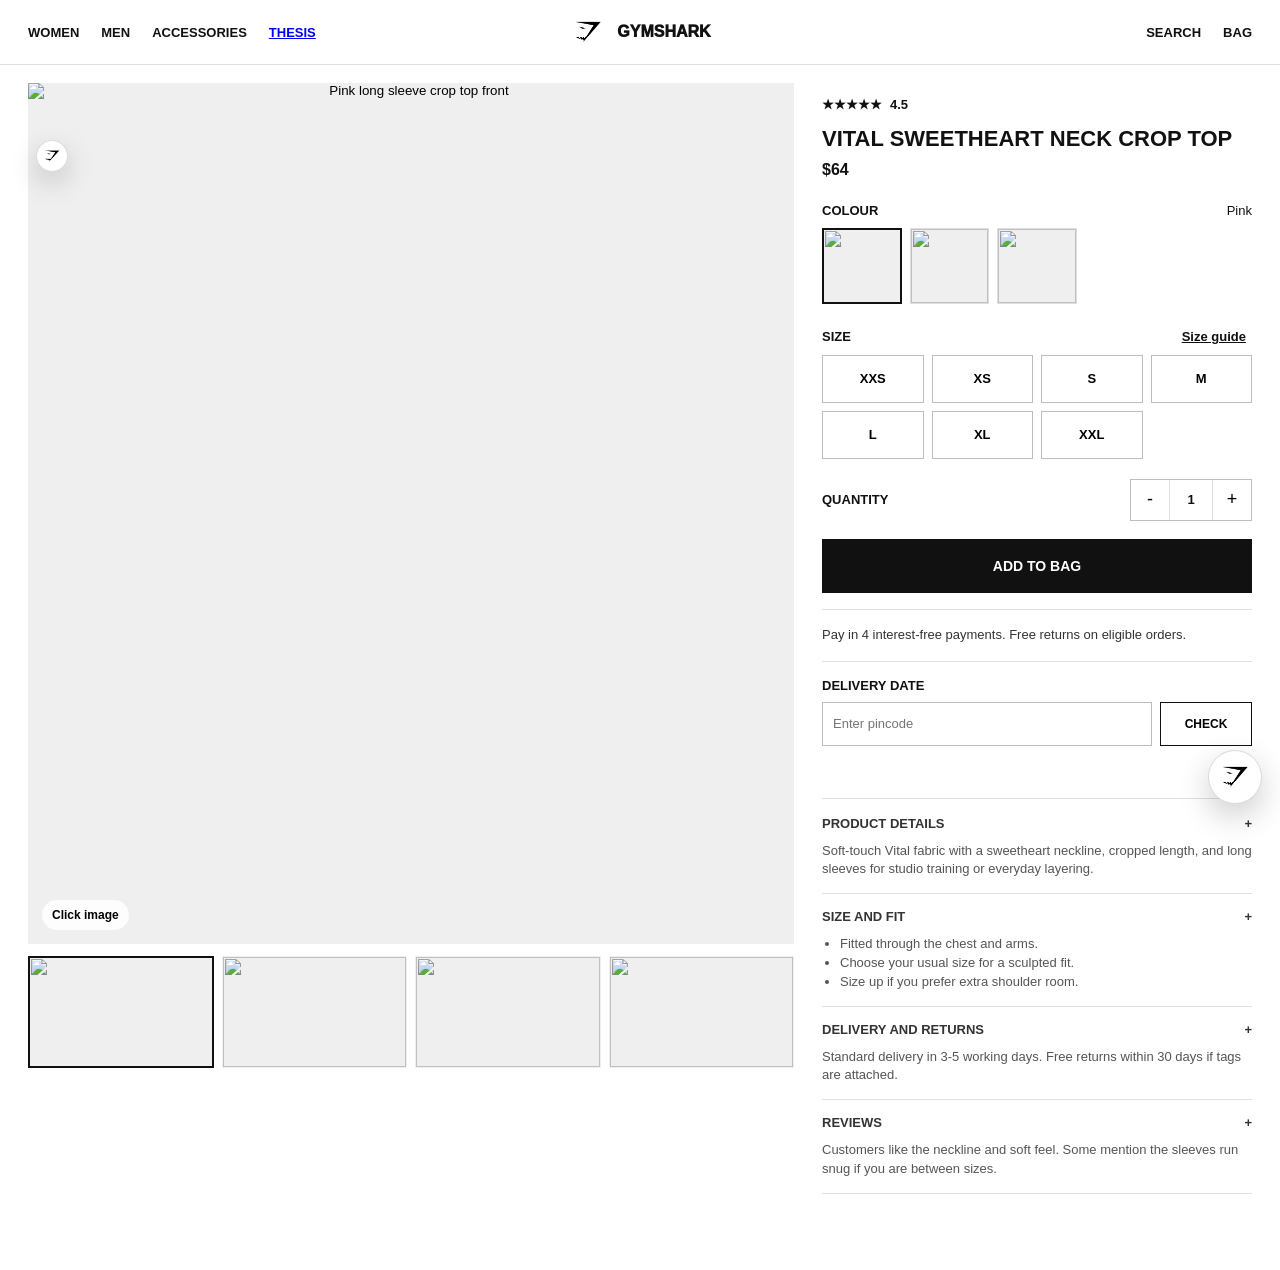
==== demo-apparel-page.html @ b0675397 "Built MVP for cursor-native shopping assistant prototype with Codex" ====
<!doctype html>
<html lang="en">
  <head>
    <meta charset="utf-8" />
    <meta name="viewport" content="width=device-width, initial-scale=1" />
    <title>Gymshark PDP Demo</title>
    <link rel="stylesheet" href="./src/styles.css" />
    <style>
      :root {
        --border: #dfdfdf;
        --muted: #666666;
        --ink: #111111;
      }

      body {
        background: #ffffff;
        color: var(--ink);
        font-family: Inter, Arial, Helvetica, sans-serif;
        margin: 0;
      }

      .site-header {
        align-items: center;
        background: #ffffff;
        border-bottom: 1px solid var(--border);
        display: grid;
        grid-template-columns: 1fr auto 1fr;
        height: 64px;
        padding: 0 28px;
        position: sticky;
        top: 0;
        z-index: 10;
      }

      .site-header nav {
        display: flex;
        gap: 22px;
        font-size: 13px;
        font-weight: 850;
        text-transform: uppercase;
      }

      .site-logo {
        align-items: center;
        display: flex;
        gap: 10px;
        font-weight: 950;
        letter-spacing: 0;
      }

      .site-logo img {
        height: 26px;
        object-fit: contain;
        width: 38px;
      }

      .header-actions {
        justify-content: flex-end;
      }

      .pdp {
        display: grid;
        grid-template-columns: minmax(0, 1fr) minmax(360px, 430px);
        gap: 28px;
        margin: 0 auto;
        max-width: 1440px;
        padding: 18px 28px 60px;
      }

      .gallery {
        display: grid;
        gap: 12px;
      }

      .product-shot {
        background: #efefef;
        border: 0;
        cursor: pointer;
        display: block;
        margin: 0;
        min-height: 720px;
        overflow: hidden;
        padding: 0;
        position: relative;
        width: 100%;
      }

      .product-shot img {
        display: block;
        height: 100%;
        object-fit: cover;
        transition: scale 180ms ease;
        width: 100%;
      }

      .product-shot:hover img {
        scale: 1.025;
      }

      .product-shot span {
        background: rgba(255, 255, 255, 0.9);
        border-radius: 999px;
        bottom: 14px;
        font-size: 12px;
        font-weight: 850;
        left: 14px;
        padding: 8px 10px;
        position: absolute;
      }

      .carousel-thumbs {
        display: grid;
        gap: 8px;
        grid-template-columns: repeat(4, minmax(0, 1fr));
      }

      .carousel-thumb {
        background: #efefef;
        border: 1px solid transparent;
        cursor: pointer;
        height: 112px;
        overflow: hidden;
        padding: 0;
      }

      .carousel-thumb.is-active {
        border-color: #111111;
        outline: 2px solid #111111;
        outline-offset: -2px;
      }

      .carousel-thumb img {
        display: block;
        height: 100%;
        object-fit: cover;
        width: 100%;
      }

      .details {
        align-self: start;
        padding-top: 14px;
        position: sticky;
        top: 86px;
      }

      .rating {
        align-items: center;
        display: flex;
        gap: 8px;
        font-size: 13px;
        font-weight: 800;
        margin-bottom: 14px;
      }

      h1 {
        font-size: 22px;
        letter-spacing: 0;
        line-height: 1.18;
        margin: 0 0 9px;
        text-transform: uppercase;
      }

      .product-price {
        font-size: 16px;
        font-weight: 850;
        margin-bottom: 24px;
      }

      .option-head {
        align-items: center;
        display: flex;
        font-size: 13px;
        justify-content: space-between;
        margin-bottom: 10px;
      }

      .option-head strong {
        text-transform: uppercase;
      }

      .size-guide {
        background: transparent;
        border: 0;
        color: #111111;
        cursor: pointer;
        font: inherit;
        font-weight: 850;
        text-decoration: underline;
      }

      .swatches,
      .sizes {
        display: grid;
        gap: 8px;
        margin-bottom: 24px;
      }

      .swatches {
        grid-template-columns: repeat(5, 1fr);
      }

      .swatch {
        border: 1px solid var(--border);
        cursor: pointer;
        height: 76px;
        overflow: hidden;
        padding: 0;
      }

      .swatch.is-selected {
        border-color: #111111;
        outline: 2px solid #111111;
        outline-offset: -2px;
      }

      .swatch img {
        height: 100%;
        object-fit: cover;
        width: 100%;
      }

      .sizes {
        grid-template-columns: repeat(4, 1fr);
      }

      .sizes button {
        background: #ffffff;
        border: 1px solid #bdbdbd;
        cursor: pointer;
        font: inherit;
        font-size: 13px;
        font-weight: 850;
        height: 48px;
      }

      .sizes button:focus,
      .sizes button:hover {
        border-color: #111111;
        outline: 2px solid #111111;
        outline-offset: -2px;
      }

      .add {
        background: #111111;
        border: 0;
        color: #ffffff;
        cursor: pointer;
        font: inherit;
        font-size: 14px;
        font-weight: 900;
        height: 54px;
        margin-bottom: 16px;
        text-transform: uppercase;
        width: 100%;
      }

      .add.is-added {
        background: #1f6f43;
      }

      .quantity-row {
        align-items: center;
        display: flex;
        justify-content: space-between;
        margin: -4px 0 18px;
      }

      .quantity-row strong {
        font-size: 13px;
        text-transform: uppercase;
      }

      .quantity-control {
        align-items: center;
        border: 1px solid #bdbdbd;
        display: grid;
        grid-template-columns: 38px 44px 38px;
        height: 40px;
      }

      .quantity-control button {
        background: #ffffff;
        border: 0;
        cursor: pointer;
        font: inherit;
        font-size: 18px;
        height: 100%;
      }

      .quantity-control span {
        align-items: center;
        border-left: 1px solid #e0e0e0;
        border-right: 1px solid #e0e0e0;
        display: flex;
        font-size: 13px;
        font-weight: 850;
        height: 100%;
        justify-content: center;
      }

      .delivery-check {
        border-top: 1px solid var(--border);
        padding: 16px 0;
      }

      .delivery-check label {
        display: block;
        font-size: 13px;
        font-weight: 850;
        margin-bottom: 9px;
        text-transform: uppercase;
      }

      .delivery-check div {
        display: grid;
        gap: 8px;
        grid-template-columns: 1fr 92px;
      }

      .delivery-check input {
        border: 1px solid #bdbdbd;
        font: inherit;
        font-size: 13px;
        height: 42px;
        padding: 0 10px;
      }

      .delivery-check button {
        background: #ffffff;
        border: 1px solid #111111;
        cursor: pointer;
        font: inherit;
        font-size: 12px;
        font-weight: 900;
        text-transform: uppercase;
      }

      .delivery-result {
        color: #1f6f43;
        font-size: 12px;
        font-weight: 800;
        margin-top: 8px;
        min-height: 16px;
      }

      .klarna,
      .accordion {
        border-top: 1px solid var(--border);
        color: #333333;
        font-size: 13px;
        line-height: 1.45;
        padding: 16px 0;
      }

      .accordion {
        display: grid;
        gap: 14px;
      }

      .accordion div {
        border-bottom: 1px solid var(--border);
        padding-bottom: 14px;
      }

      .accordion h2 {
        align-items: center;
        display: flex;
        font-size: 13px;
        font-weight: 850;
        justify-content: space-between;
        letter-spacing: 0;
        margin: 0 0 8px;
        text-transform: uppercase;
      }

      .accordion p,
      .accordion li {
        color: #555555;
        font-size: 13px;
        line-height: 1.45;
      }

      .accordion p {
        margin: 0;
      }

      .accordion ul {
        margin: 0;
        padding-left: 18px;
      }

      @media (max-width: 980px) {
        .pdp {
          grid-template-columns: 1fr;
        }

        .details {
          position: static;
        }
      }

      @media (max-width: 1180px) {
        .pdp {
          grid-template-columns: minmax(0, 1fr) 360px;
        }

        .product-shot {
          min-height: 560px;
        }
      }

      @media (max-width: 640px) {
        .site-header {
          grid-template-columns: 1fr auto;
          padding: 0 16px;
        }

        .site-header nav {
          display: none;
        }

        .pdp {
          padding: 8px 0 40px;
        }

        .gallery {
          grid-template-columns: 1fr;
        }

        .product-shot {
          min-height: 480px;
        }

        .details {
          padding: 18px;
        }
      }
    </style>
  </head>
  <body>
    <header class="site-header">
      <nav>
        <span>Women</span>
        <span>Men</span>
        <span>Accessories</span>
        <a href="./thesis.html">Thesis</a>
      </nav>
      <div class="site-logo">
        <img src="./assets/gymshark.png" alt="" />
        <span>GYMSHARK</span>
      </div>
      <nav class="header-actions">
        <span>Search</span>
        <span>Bag</span>
      </nav>
    </header>

    <main class="pdp">
      <section class="gallery" data-product-gallery>
        <button class="product-shot" type="button" aria-label="Open product image" data-product-main-trigger>
          <img
            data-main-product-image
            alt="Pink long sleeve crop top front"
            src="https://images.unsplash.com/photo-1518310383802-640c2de311b2?auto=format&fit=crop&w=1200&q=80"
          />
          <span>Click image</span>
        </button>
        <div class="carousel-thumbs" aria-label="Product image carousel">
          <button
            class="carousel-thumb is-active"
            type="button"
            aria-label="Show front product image"
            data-carousel-image="https://images.unsplash.com/photo-1518310383802-640c2de311b2?auto=format&fit=crop&w=1200&q=80"
            data-carousel-alt="Pink long sleeve crop top front"
          >
            <img alt="" src="https://images.unsplash.com/photo-1518310383802-640c2de311b2?auto=format&fit=crop&w=240&q=80" />
          </button>
          <button
            class="carousel-thumb"
            type="button"
            aria-label="Show studio product image"
            data-carousel-image="https://images.unsplash.com/photo-1518611012118-696072aa579a?auto=format&fit=crop&w=1200&q=80"
            data-carousel-alt="Activewear studio pose"
          >
            <img alt="" src="https://images.unsplash.com/photo-1518611012118-696072aa579a?auto=format&fit=crop&w=240&q=80" />
          </button>
          <button
            class="carousel-thumb"
            type="button"
            aria-label="Show lifestyle product image"
            data-carousel-image="https://images.unsplash.com/photo-1605296867304-46d5465a13f1?auto=format&fit=crop&w=1200&q=80"
            data-carousel-alt="Workout lifestyle image"
          >
            <img alt="" src="https://images.unsplash.com/photo-1605296867304-46d5465a13f1?auto=format&fit=crop&w=240&q=80" />
          </button>
          <button
            class="carousel-thumb"
            type="button"
            aria-label="Show yoga product image"
            data-carousel-image="https://images.unsplash.com/photo-1599901860904-17e6ed7083a0?auto=format&fit=crop&w=1200&q=80"
            data-carousel-alt="Yoga activewear product image"
          >
            <img alt="" src="https://images.unsplash.com/photo-1599901860904-17e6ed7083a0?auto=format&fit=crop&w=240&q=80" />
          </button>
        </div>
      </section>

      <aside class="details">
        <div class="rating">★★★★★ <span>4.5</span></div>
        <h1>Vital Sweetheart Neck Crop Top</h1>
        <div class="product-price">$64</div>

        <div class="option-head">
          <strong>Colour</strong>
          <span class="selected-colour">Pink</span>
        </div>
        <div class="swatches">
          <button class="swatch is-selected" type="button" aria-label="Pink colour" data-colour="Pink">
            <img alt="" src="https://images.unsplash.com/photo-1518310383802-640c2de311b2?auto=format&fit=crop&w=220&q=80" />
          </button>
          <button class="swatch" type="button" aria-label="Black colour" data-colour="Black">
            <img alt="" src="https://images.unsplash.com/photo-1518310383802-640c2de311b2?auto=format&fit=crop&w=220&q=80" />
          </button>
          <button class="swatch" type="button" aria-label="Grey colour" data-colour="Grey">
            <img alt="" src="https://images.unsplash.com/photo-1518611012118-696072aa579a?auto=format&fit=crop&w=220&q=80" />
          </button>
        </div>

        <div class="option-head">
          <strong>Size</strong>
          <button class="size-guide" type="button">Size guide</button>
        </div>
        <div class="sizes" aria-label="Size selector">
          <button type="button">XXS</button>
          <button type="button">XS</button>
          <button type="button">S</button>
          <button type="button">M</button>
          <button type="button">L</button>
          <button type="button">XL</button>
          <button type="button">XXL</button>
        </div>

        <div class="quantity-row">
          <strong>Quantity</strong>
          <div class="quantity-control" aria-label="Quantity selector">
            <button type="button" data-quantity-minus aria-label="Decrease quantity">-</button>
            <span data-quantity-value>1</span>
            <button type="button" data-quantity-plus aria-label="Increase quantity">+</button>
          </div>
        </div>

        <button class="add" type="button">Add to bag</button>
        <div class="klarna">Pay in 4 interest-free payments. Free returns on eligible orders.</div>
        <section class="delivery-check">
          <label for="pincode">Delivery date</label>
          <div>
            <input id="pincode" inputmode="numeric" placeholder="Enter pincode" />
            <button type="button" class="delivery-button">Check</button>
          </div>
          <p class="delivery-result"></p>
        </section>
        <section class="accordion">
          <div>
            <h2>Product details <span>+</span></h2>
            <p>Soft-touch Vital fabric with a sweetheart neckline, cropped length, and long sleeves for studio training or everyday layering.</p>
          </div>
          <div>
            <h2>Size and fit <span>+</span></h2>
            <ul>
              <li>Fitted through the chest and arms.</li>
              <li>Choose your usual size for a sculpted fit.</li>
              <li>Size up if you prefer extra shoulder room.</li>
            </ul>
          </div>
          <div>
            <h2>Delivery and returns <span>+</span></h2>
            <p>Standard delivery in 3-5 working days. Free returns within 30 days if tags are attached.</p>
          </div>
          <div>
            <h2>Reviews <span>+</span></h2>
            <p>Customers like the neckline and soft feel. Some mention the sleeves run snug if you are between sizes.</p>
          </div>
        </section>
      </aside>
    </main>

    <script>
      const mainProductImage = document.querySelector("[data-main-product-image]");

      document.querySelectorAll(".carousel-thumb").forEach((button) => {
        button.addEventListener("click", () => {
          document.querySelectorAll(".carousel-thumb").forEach((item) => item.classList.remove("is-active"));
          button.classList.add("is-active");
          mainProductImage.src = button.dataset.carouselImage;
          mainProductImage.alt = button.dataset.carouselAlt;
        });
      });

      const quantityValue = document.querySelector("[data-quantity-value]");
      let quantity = 1;

      function setQuantity(nextQuantity) {
        quantity = Math.max(1, Math.min(5, nextQuantity));
        quantityValue.textContent = quantity;
        document.dispatchEvent(new CustomEvent("quantitychange", { detail: { quantity } }));
      }

      document.querySelector("[data-quantity-minus]").addEventListener("click", () => setQuantity(quantity - 1));
      document.querySelector("[data-quantity-plus]").addEventListener("click", () => setQuantity(quantity + 1));

      document.querySelectorAll(".swatch").forEach((button) => {
        button.addEventListener("click", () => {
          document.querySelectorAll(".swatch").forEach((item) => item.classList.remove("is-selected"));
          button.classList.add("is-selected");
          document.querySelector(".selected-colour").textContent = button.dataset.colour;
        });
      });

      document.querySelector(".delivery-button").addEventListener("click", () => {
        const pin = document.querySelector("#pincode").value.trim();
        document.querySelector(".delivery-result").textContent = pin
          ? `Estimated delivery to ${pin}: 3-5 working days.`
          : "Enter a pincode to see delivery timing.";
      });
    </script>
    <script src="./src/content.js"></script>
  </body>
</html>
---- src/styles.css ----
#hfa-root {
  color-scheme: light;
  font-family: Inter, ui-sans-serif, system-ui, -apple-system, BlinkMacSystemFont, "Segoe UI", sans-serif;
  position: relative;
  z-index: 2147483647;
}

#hfa-root,
#hfa-root * {
  box-sizing: border-box;
}

.hfa-companion {
  align-items: center;
  background: #ffffff;
  border: 1px solid rgba(0, 0, 0, 0.14);
  border-radius: 999px;
  box-shadow: 0 10px 28px rgba(0, 0, 0, 0.18);
  display: flex;
  height: 32px;
  justify-content: center;
  left: 0;
  pointer-events: none;
  position: fixed;
  top: 0;
  transform: translate3d(26px, 130px, 0);
  transition: transform 70ms linear, box-shadow 160ms ease, scale 160ms ease;
  width: 32px;
}

.hfa-companion img {
  display: block;
  height: 18px;
  object-fit: contain;
  width: 22px;
}

.hfa-companion[data-mood="size_selector"],
.hfa-companion[data-mood="size_guide"],
.hfa-companion[data-mood="product_image"] {
  box-shadow: 0 0 0 8px rgba(31, 126, 255, 0.12), 0 12px 30px rgba(0, 0, 0, 0.22);
  scale: 1.08;
}

#hfa-root[data-prompt-open="true"] .hfa-companion {
  display: none;
}

.hfa-typewriter {
  align-items: center;
  background: rgba(255, 255, 255, 0.96);
  border: 1px solid rgba(0, 0, 0, 0.1);
  border-radius: 18px;
  box-shadow: 0 12px 32px rgba(0, 0, 0, 0.16);
  color: #121212;
  cursor: pointer;
  display: flex;
  gap: 9px;
  left: 24px;
  max-width: calc(100vw - 32px);
  min-height: 44px;
  padding: 8px 30px 8px 9px;
  position: fixed;
  top: 120px;
  width: 280px;
}

.hfa-typewriter > img {
  flex: 0 0 auto;
  height: 20px;
  object-fit: contain;
  width: 24px;
}

.hfa-typewriter-copy {
  min-width: 0;
}

.hfa-typewriter p {
  font-size: 12px;
  font-weight: 700;
  letter-spacing: 0;
  line-height: 1.2;
  margin: 0;
  white-space: normal;
}

.hfa-typewriter[data-mode="discount"] {
  border-radius: 18px;
  width: 380px;
}

.hfa-typewriter[data-mode="discount"] p {
  line-height: 1.3;
  white-space: normal;
}

.hfa-typewriter p::after {
  animation: hfa-blink 900ms steps(2, start) infinite;
  color: #2d7dff;
  content: "|";
  margin-left: 2px;
}

.hfa-typewriter small {
  color: #7a7a7a;
  display: block;
  font-size: 10px;
  letter-spacing: 0;
  line-height: 1.2;
  margin-top: 3px;
  white-space: nowrap;
}

.hfa-close,
.hfa-drawer-close {
  align-items: center;
  background: transparent;
  border: 0;
  color: #555555;
  cursor: pointer;
  display: flex;
  font: inherit;
  font-size: 20px;
  font-weight: 400;
  height: 24px;
  justify-content: center;
  line-height: 1;
  padding: 0;
  position: absolute;
  right: 7px;
  top: 7px;
  width: 24px;
}

.hfa-close:hover,
.hfa-drawer-close:hover {
  color: #111111;
}

.hfa-floater {
  align-items: center;
  background: #ffffff;
  border: 1px solid rgba(0, 0, 0, 0.14);
  border-radius: 999px;
  bottom: 96px;
  box-shadow: 0 12px 32px rgba(0, 0, 0, 0.2);
  cursor: pointer;
  display: flex;
  height: 54px;
  justify-content: center;
  padding: 0;
  position: fixed;
  right: 18px;
  transition: right 160ms ease;
  width: 54px;
  z-index: 3;
}

.hfa-floater img {
  height: 32px;
  object-fit: contain;
  width: 38px;
}

.hfa-cart-toast {
  background: #111111;
  border-radius: 999px;
  bottom: 22px;
  box-shadow: 0 14px 34px rgba(0, 0, 0, 0.22);
  color: #ffffff;
  font-size: 12px;
  font-weight: 800;
  left: 50%;
  letter-spacing: 0;
  padding: 11px 14px;
  position: fixed;
  transform: translateX(-50%);
}

.hfa-cart-toast[hidden] {
  display: none;
}

#hfa-root[data-drawer-open="true"] .hfa-floater {
  right: 408px;
}

.hfa-drawer {
  background: #ffffff;
  border-left: 1px solid #dedede;
  bottom: 0;
  box-shadow: -18px 0 48px rgba(0, 0, 0, 0.18);
  color: #111111;
  display: flex;
  flex-direction: column;
  gap: 16px;
  max-width: 100vw;
  overflow-y: auto;
  padding: 22px;
  position: fixed;
  right: 0;
  top: 0;
  width: 390px;
  z-index: 2;
}

.hfa-drawer[hidden],
.hfa-typewriter[hidden] {
  display: none;
}

.hfa-drawer-header {
  border-bottom: 1px solid #e7e7e7;
  min-height: 72px;
  padding: 4px 42px 18px 0;
  position: relative;
}

.hfa-drawer-header span {
  color: #666;
  display: block;
  font-size: 12px;
  font-weight: 750;
  letter-spacing: 0;
  margin-bottom: 6px;
  text-transform: uppercase;
}

.hfa-drawer-header strong {
  display: block;
  font-size: 18px;
  letter-spacing: 0;
  line-height: 1.2;
}

.hfa-drawer-close {
  right: 0;
  top: 0;
}

.hfa-guidance {
  background: #f5f5f5;
  border-radius: 8px;
  color: #222;
  font-size: 13px;
  line-height: 1.45;
  padding: 14px;
}

.hfa-guidance p,
.hfa-guidance ul {
  margin: 0;
}

.hfa-guidance ul {
  padding: 10px 0 0 18px;
}

.hfa-chat {
  border: 1px solid #e1e1e1;
  border-radius: 8px;
  display: flex;
  flex: 1;
  flex-direction: column;
  gap: 8px;
  min-height: 210px;
  overflow-y: auto;
  padding: 12px;
}

.hfa-message {
  border-radius: 8px;
  font-size: 13px;
  line-height: 1.42;
  max-width: 92%;
  padding: 10px 11px;
}

.hfa-ai {
  align-self: flex-start;
  background: #f1f1f1;
}

.hfa-user {
  align-self: flex-end;
  background: #111111;
  color: #ffffff;
}

.hfa-chat-form {
  display: grid;
  gap: 8px;
  grid-template-columns: 1fr 74px;
}

.hfa-chat-form input {
  border: 1px solid #d4d4d4;
  border-radius: 8px;
  font: inherit;
  font-size: 13px;
  height: 42px;
  letter-spacing: 0;
  padding: 0 11px;
}

.hfa-chat-form button {
  background: #111111;
  border: 0;
  border-radius: 8px;
  color: #ffffff;
  cursor: pointer;
  font: inherit;
  font-size: 13px;
  font-weight: 800;
}

.hfa-upload {
  align-items: center;
  border: 1px dashed #b6b6b6;
  border-radius: 8px;
  cursor: pointer;
  display: grid;
  gap: 5px;
  justify-items: center;
  min-height: 120px;
  padding: 18px;
  text-align: center;
}

.hfa-upload input {
  display: none;
}

.hfa-upload span {
  font-size: 15px;
  font-weight: 850;
}

.hfa-upload small {
  color: #666;
  font-size: 12px;
  line-height: 1.35;
}

.hfa-preview {
  align-items: center;
  background: #f5f5f5;
  border-radius: 8px;
  color: #6a6a6a;
  display: flex;
  font-size: 13px;
  justify-content: center;
  min-height: 240px;
  overflow: hidden;
}

.hfa-preview img {
  height: 100%;
  max-height: 360px;
  object-fit: cover;
  width: 100%;
}

@keyframes hfa-blink {
  50% {
    opacity: 0;
  }
}

@media (max-width: 700px) {
  .hfa-drawer {
    left: 0;
    width: auto;
  }

  .hfa-typewriter {
    bottom: 18px;
    left: 18px !important;
    right: 18px;
    top: auto !important;
    width: auto;
  }

  .hfa-typewriter p,
  .hfa-typewriter small {
    white-space: normal;
  }
}
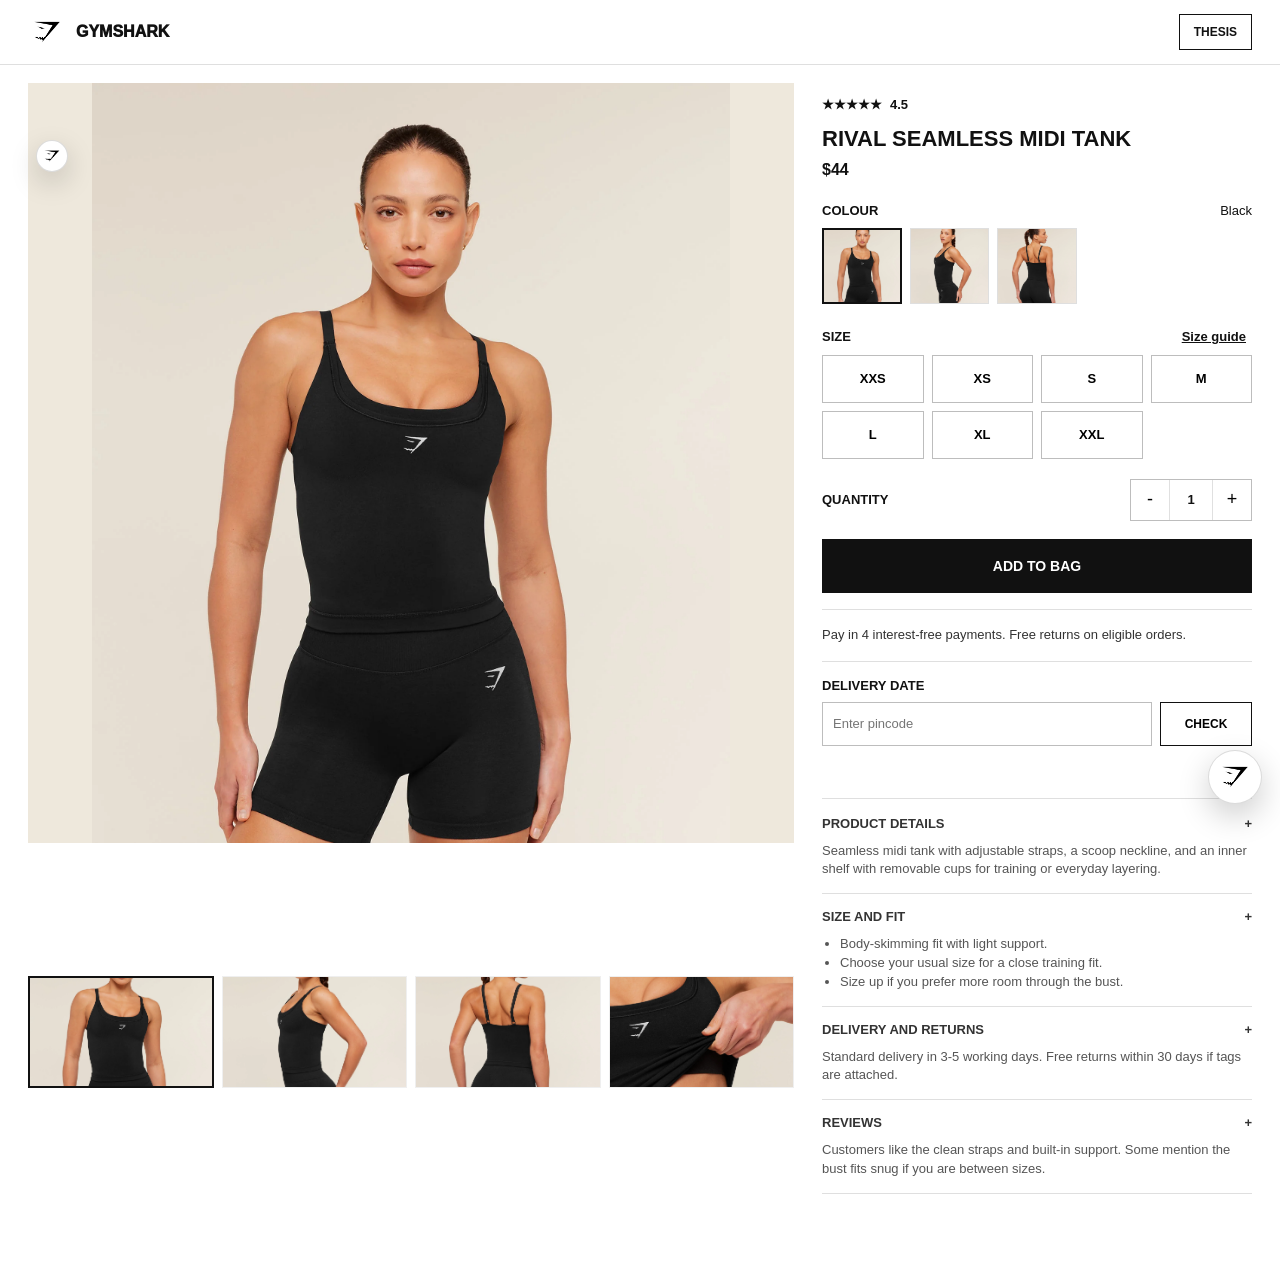
==== commit 361df880: "I found the issue: Vercel deployed successfully, but the repo had no /index.html or root route, so c" ====
--- a/demo-apparel-page.html
+++ b/demo-apparel-page.html
@@ -24,7 +24,7 @@
         background: #ffffff;
         border-bottom: 1px solid var(--border);
         display: grid;
-        grid-template-columns: 1fr auto 1fr;
+        grid-template-columns: 1fr auto;
         height: 64px;
         padding: 0 28px;
         position: sticky;
@@ -40,6 +40,11 @@
         text-transform: uppercase;
       }
 
+      .site-header a {
+        color: #111111;
+        text-decoration: none;
+      }
+
       .site-logo {
         align-items: center;
         display: flex;
@@ -52,6 +57,21 @@
         height: 26px;
         object-fit: contain;
         width: 38px;
+      }
+
+      .thesis-link {
+        border: 1px solid #111111;
+        font-size: 12px;
+        font-weight: 900;
+        padding: 10px 14px;
+        text-transform: uppercase;
+      }
+
+      .thesis-link:focus,
+      .thesis-link:hover {
+        background: #111111;
+        color: #ffffff;
+        outline: 0;
       }
 
       .header-actions {
@@ -73,12 +93,13 @@
       }
 
       .product-shot {
-        background: #efefef;
+        background: #eee8dc;
         border: 0;
         cursor: pointer;
         display: block;
+        height: clamp(560px, calc(100vh - 120px), 760px);
         margin: 0;
-        min-height: 720px;
+        min-height: 0;
         overflow: hidden;
         padding: 0;
         position: relative;
@@ -88,24 +109,13 @@
       .product-shot img {
         display: block;
         height: 100%;
-        object-fit: cover;
+        object-fit: contain;
         transition: scale 180ms ease;
         width: 100%;
       }
 
       .product-shot:hover img {
         scale: 1.025;
-      }
-
-      .product-shot span {
-        background: rgba(255, 255, 255, 0.9);
-        border-radius: 999px;
-        bottom: 14px;
-        font-size: 12px;
-        font-weight: 850;
-        left: 14px;
-        padding: 8px 10px;
-        position: absolute;
       }
 
       .carousel-thumbs {
@@ -405,18 +415,14 @@
         }
 
         .product-shot {
-          min-height: 560px;
+          height: 620px;
         }
       }
 
       @media (max-width: 640px) {
         .site-header {
-          grid-template-columns: 1fr auto;
+          height: 58px;
           padding: 0 16px;
-        }
-
-        .site-header nav {
-          display: none;
         }
 
         .pdp {
@@ -428,7 +434,7 @@
         }
 
         .product-shot {
-          min-height: 480px;
+          height: 520px;
         }
 
         .details {
@@ -439,20 +445,11 @@
   </head>
   <body>
     <header class="site-header">
-      <nav>
-        <span>Women</span>
-        <span>Men</span>
-        <span>Accessories</span>
-        <a href="./thesis.html">Thesis</a>
-      </nav>
       <div class="site-logo">
         <img src="./assets/gymshark.png" alt="" />
         <span>GYMSHARK</span>
       </div>
-      <nav class="header-actions">
-        <span>Search</span>
-        <span>Bag</span>
-      </nav>
+      <a class="thesis-link" href="./thesis.html">Thesis</a>
     </header>
 
     <main class="pdp">
@@ -460,69 +457,68 @@
         <button class="product-shot" type="button" aria-label="Open product image" data-product-main-trigger>
           <img
             data-main-product-image
-            alt="Pink long sleeve crop top front"
-            src="https://images.unsplash.com/photo-1518310383802-640c2de311b2?auto=format&fit=crop&w=1200&q=80"
+            alt="Black Rival Seamless Midi Tank front"
+            src="./assets/rival-tank-front.webp"
           />
-          <span>Click image</span>
         </button>
         <div class="carousel-thumbs" aria-label="Product image carousel">
           <button
             class="carousel-thumb is-active"
             type="button"
             aria-label="Show front product image"
-            data-carousel-image="https://images.unsplash.com/photo-1518310383802-640c2de311b2?auto=format&fit=crop&w=1200&q=80"
-            data-carousel-alt="Pink long sleeve crop top front"
+            data-carousel-image="./assets/rival-tank-front.webp"
+            data-carousel-alt="Black Rival Seamless Midi Tank front"
           >
-            <img alt="" src="https://images.unsplash.com/photo-1518310383802-640c2de311b2?auto=format&fit=crop&w=240&q=80" />
+            <img alt="" src="./assets/rival-tank-front.webp" />
           </button>
           <button
             class="carousel-thumb"
             type="button"
-            aria-label="Show studio product image"
-            data-carousel-image="https://images.unsplash.com/photo-1518611012118-696072aa579a?auto=format&fit=crop&w=1200&q=80"
-            data-carousel-alt="Activewear studio pose"
+            aria-label="Show side product image"
+            data-carousel-image="./assets/rival-tank-side.webp"
+            data-carousel-alt="Black Rival Seamless Midi Tank side"
           >
-            <img alt="" src="https://images.unsplash.com/photo-1518611012118-696072aa579a?auto=format&fit=crop&w=240&q=80" />
+            <img alt="" src="./assets/rival-tank-side.webp" />
           </button>
           <button
             class="carousel-thumb"
             type="button"
-            aria-label="Show lifestyle product image"
-            data-carousel-image="https://images.unsplash.com/photo-1605296867304-46d5465a13f1?auto=format&fit=crop&w=1200&q=80"
-            data-carousel-alt="Workout lifestyle image"
+            aria-label="Show back product image"
+            data-carousel-image="./assets/rival-tank-back.webp"
+            data-carousel-alt="Black Rival Seamless Midi Tank back"
           >
-            <img alt="" src="https://images.unsplash.com/photo-1605296867304-46d5465a13f1?auto=format&fit=crop&w=240&q=80" />
+            <img alt="" src="./assets/rival-tank-back.webp" />
           </button>
           <button
             class="carousel-thumb"
             type="button"
-            aria-label="Show yoga product image"
-            data-carousel-image="https://images.unsplash.com/photo-1599901860904-17e6ed7083a0?auto=format&fit=crop&w=1200&q=80"
-            data-carousel-alt="Yoga activewear product image"
+            aria-label="Show support detail product image"
+            data-carousel-image="./assets/rival-tank-support.webp"
+            data-carousel-alt="Black Rival Seamless Midi Tank support detail"
           >
-            <img alt="" src="https://images.unsplash.com/photo-1599901860904-17e6ed7083a0?auto=format&fit=crop&w=240&q=80" />
+            <img alt="" src="./assets/rival-tank-support.webp" />
           </button>
         </div>
       </section>
 
       <aside class="details">
         <div class="rating">★★★★★ <span>4.5</span></div>
-        <h1>Vital Sweetheart Neck Crop Top</h1>
-        <div class="product-price">$64</div>
+        <h1>Rival Seamless Midi Tank</h1>
+        <div class="product-price">$44</div>
 
         <div class="option-head">
           <strong>Colour</strong>
-          <span class="selected-colour">Pink</span>
+          <span class="selected-colour">Black</span>
         </div>
         <div class="swatches">
-          <button class="swatch is-selected" type="button" aria-label="Pink colour" data-colour="Pink">
-            <img alt="" src="https://images.unsplash.com/photo-1518310383802-640c2de311b2?auto=format&fit=crop&w=220&q=80" />
+          <button class="swatch is-selected" type="button" aria-label="Black colour" data-colour="Black">
+            <img alt="" src="./assets/rival-tank-front.webp" />
           </button>
-          <button class="swatch" type="button" aria-label="Black colour" data-colour="Black">
-            <img alt="" src="https://images.unsplash.com/photo-1518310383802-640c2de311b2?auto=format&fit=crop&w=220&q=80" />
+          <button class="swatch" type="button" aria-label="Black side view" data-colour="Black">
+            <img alt="" src="./assets/rival-tank-side.webp" />
           </button>
-          <button class="swatch" type="button" aria-label="Grey colour" data-colour="Grey">
-            <img alt="" src="https://images.unsplash.com/photo-1518611012118-696072aa579a?auto=format&fit=crop&w=220&q=80" />
+          <button class="swatch" type="button" aria-label="Black back view" data-colour="Black">
+            <img alt="" src="./assets/rival-tank-back.webp" />
           </button>
         </div>
 
@@ -562,14 +558,14 @@
         <section class="accordion">
           <div>
             <h2>Product details <span>+</span></h2>
-            <p>Soft-touch Vital fabric with a sweetheart neckline, cropped length, and long sleeves for studio training or everyday layering.</p>
+            <p>Seamless midi tank with adjustable straps, a scoop neckline, and an inner shelf with removable cups for training or everyday layering.</p>
           </div>
           <div>
             <h2>Size and fit <span>+</span></h2>
             <ul>
-              <li>Fitted through the chest and arms.</li>
-              <li>Choose your usual size for a sculpted fit.</li>
-              <li>Size up if you prefer extra shoulder room.</li>
+              <li>Body-skimming fit with light support.</li>
+              <li>Choose your usual size for a close training fit.</li>
+              <li>Size up if you prefer more room through the bust.</li>
             </ul>
           </div>
           <div>
@@ -578,7 +574,7 @@
           </div>
           <div>
             <h2>Reviews <span>+</span></h2>
-            <p>Customers like the neckline and soft feel. Some mention the sleeves run snug if you are between sizes.</p>
+            <p>Customers like the clean straps and built-in support. Some mention the bust fits snug if you are between sizes.</p>
           </div>
         </section>
       </aside>
